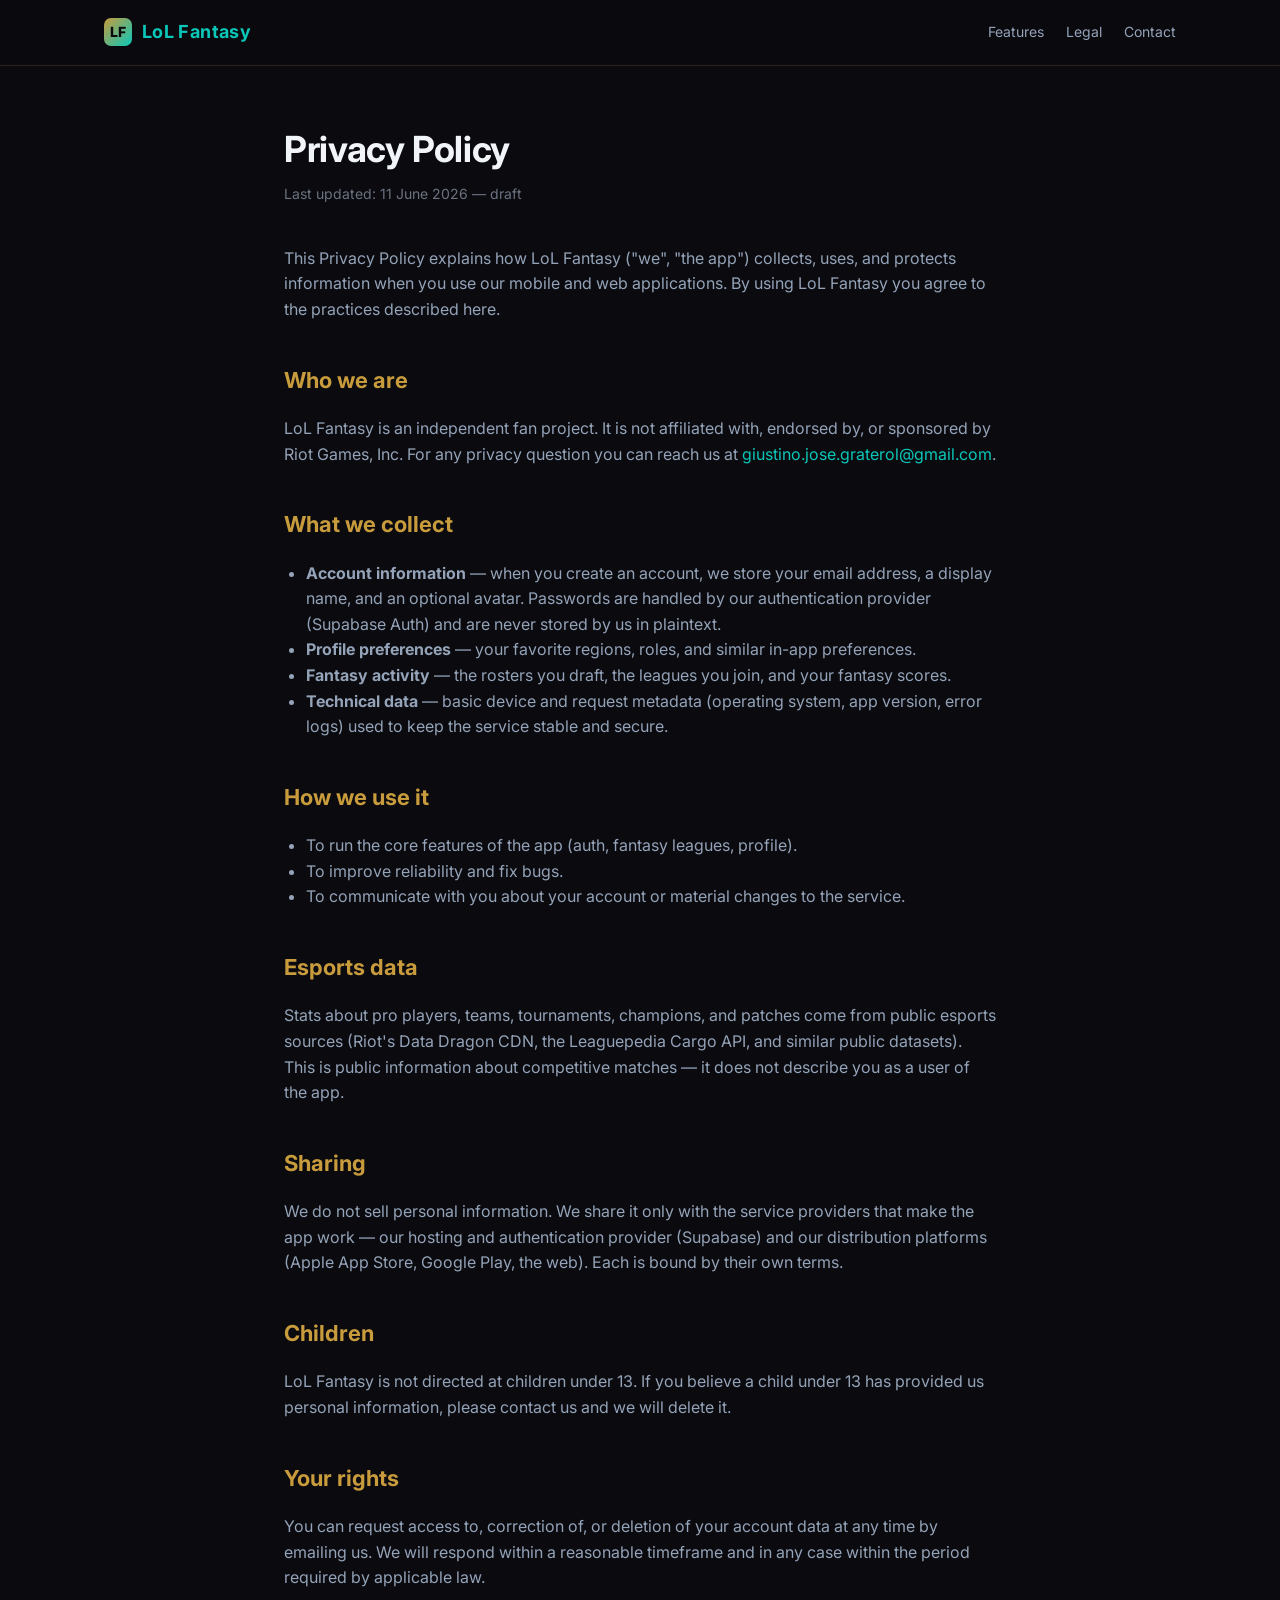
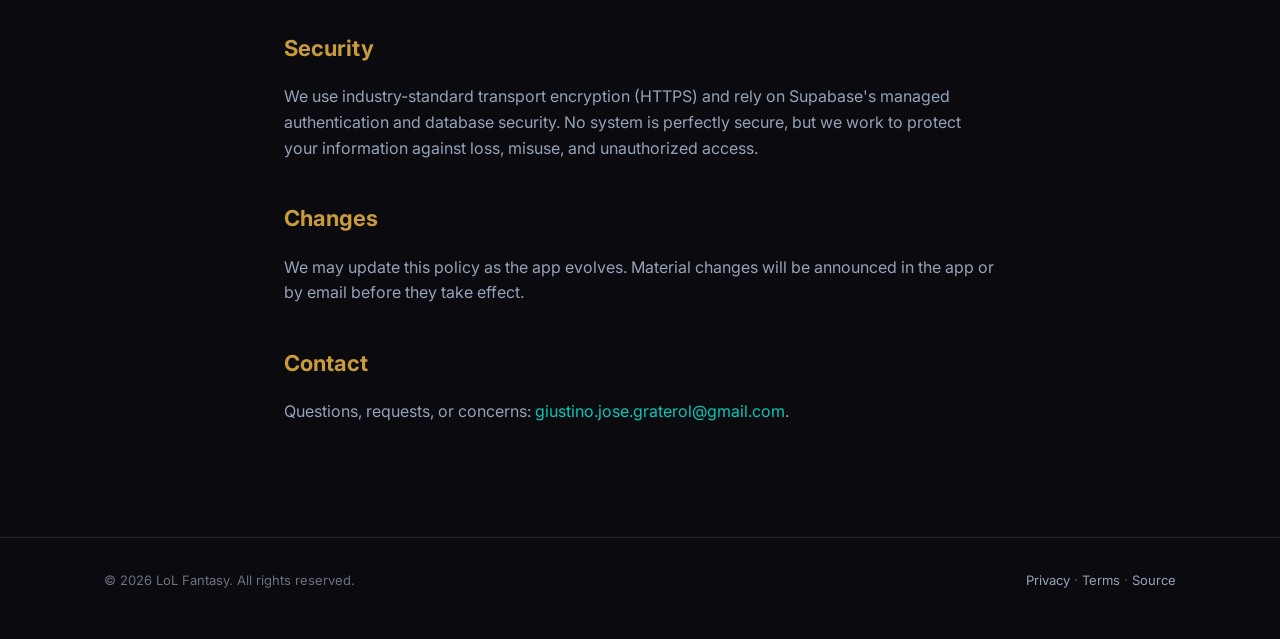
==== privacy.html @ 983b65de "Initial landing page for Riot API application" ====
<!doctype html>
<html lang="en">
  <head>
    <meta charset="utf-8" />
    <meta name="viewport" content="width=device-width, initial-scale=1" />
    <title>Privacy Policy — LoL Fantasy</title>
    <meta
      name="description"
      content="Privacy Policy for the LoL Fantasy app — what we collect, how we use it, and how to contact us."
    />
    <link rel="preconnect" href="https://fonts.googleapis.com" />
    <link rel="preconnect" href="https://fonts.gstatic.com" crossorigin />
    <link
      href="https://fonts.googleapis.com/css2?family=Inter:wght@400;500;600;700;800&display=swap"
      rel="stylesheet"
    />
    <link rel="stylesheet" href="styles.css" />
  </head>
  <body>
    <header class="site-header">
      <div class="container">
        <a class="brand" href="./">
          <span class="brand-mark">LF</span>
          <span>LoL Fantasy</span>
        </a>
        <nav class="site-nav" aria-label="Primary">
          <a href="./#features">Features</a>
          <a href="./#legal">Legal</a>
          <a href="./#contact">Contact</a>
        </nav>
      </div>
    </header>

    <main class="legal-page">
      <article class="container">
        <h1>Privacy Policy</h1>
        <p class="updated">Last updated: 11 June 2026 — draft</p>

        <p>
          This Privacy Policy explains how LoL Fantasy ("we", "the app") collects, uses, and
          protects information when you use our mobile and web applications. By using LoL Fantasy
          you agree to the practices described here.
        </p>

        <h2>Who we are</h2>
        <p>
          LoL Fantasy is an independent fan project. It is not affiliated with, endorsed by, or
          sponsored by Riot Games, Inc. For any privacy question you can reach us at
          <a href="mailto:giustino.jose.graterol@gmail.com">giustino.jose.graterol@gmail.com</a>.
        </p>

        <h2>What we collect</h2>
        <ul>
          <li>
            <strong>Account information</strong> — when you create an account, we store your email
            address, a display name, and an optional avatar. Passwords are handled by our
            authentication provider (Supabase Auth) and are never stored by us in plaintext.
          </li>
          <li>
            <strong>Profile preferences</strong> — your favorite regions, roles, and similar in-app
            preferences.
          </li>
          <li>
            <strong>Fantasy activity</strong> — the rosters you draft, the leagues you join, and
            your fantasy scores.
          </li>
          <li>
            <strong>Technical data</strong> — basic device and request metadata (operating system,
            app version, error logs) used to keep the service stable and secure.
          </li>
        </ul>

        <h2>How we use it</h2>
        <ul>
          <li>To run the core features of the app (auth, fantasy leagues, profile).</li>
          <li>To improve reliability and fix bugs.</li>
          <li>To communicate with you about your account or material changes to the service.</li>
        </ul>

        <h2>Esports data</h2>
        <p>
          Stats about pro players, teams, tournaments, champions, and patches come from public
          esports sources (Riot's Data Dragon CDN, the Leaguepedia Cargo API, and similar public
          datasets). This is public information about competitive matches — it does not describe you
          as a user of the app.
        </p>

        <h2>Sharing</h2>
        <p>
          We do not sell personal information. We share it only with the service providers that make
          the app work — our hosting and authentication provider (Supabase) and our distribution
          platforms (Apple App Store, Google Play, the web). Each is bound by their own terms.
        </p>

        <h2>Children</h2>
        <p>
          LoL Fantasy is not directed at children under 13. If you believe a child under 13 has
          provided us personal information, please contact us and we will delete it.
        </p>

        <h2>Your rights</h2>
        <p>
          You can request access to, correction of, or deletion of your account data at any time by
          emailing us. We will respond within a reasonable timeframe and in any case within the
          period required by applicable law.
        </p>

        <h2>Security</h2>
        <p>
          We use industry-standard transport encryption (HTTPS) and rely on Supabase's managed
          authentication and database security. No system is perfectly secure, but we work to
          protect your information against loss, misuse, and unauthorized access.
        </p>

        <h2>Changes</h2>
        <p>
          We may update this policy as the app evolves. Material changes will be announced in the
          app or by email before they take effect.
        </p>

        <h2>Contact</h2>
        <p>
          Questions, requests, or concerns:
          <a href="mailto:giustino.jose.graterol@gmail.com">giustino.jose.graterol@gmail.com</a>.
        </p>
      </article>
    </main>

    <footer class="site-footer">
      <div class="container">
        <div>&copy; 2026 LoL Fantasy. All rights reserved.</div>
        <div>
          <a href="privacy.html">Privacy</a> · <a href="terms.html">Terms</a> ·
          <a href="https://github.com/GiustinoGraterol/LoL-Fantasy">Source</a>
        </div>
      </div>
    </footer>
  </body>
</html>
---- styles.css ----
:root {
  --bg-base: #0a0a0f;
  --bg-surface: #13131a;
  --bg-elevated: #1a1a23;
  --text-primary: #f1f5f9;
  --text-muted: #94a3b8;
  --text-dim: #6b7280;
  --accent-gold: #c89b3c;
  --accent-gold-soft: rgba(200, 155, 60, 0.15);
  --accent-teal: #0ac8b9;
  --border-subtle: rgba(200, 155, 60, 0.18);
  --max-width: 1120px;
  --radius: 14px;
  --radius-sm: 8px;
}

* {
  box-sizing: border-box;
}

html,
body {
  margin: 0;
  padding: 0;
  background: var(--bg-base);
  color: var(--text-primary);
  font-family:
    'Inter',
    -apple-system,
    BlinkMacSystemFont,
    'Segoe UI',
    Roboto,
    Oxygen,
    Ubuntu,
    sans-serif;
  line-height: 1.6;
  -webkit-font-smoothing: antialiased;
}

a {
  color: var(--accent-teal);
  text-decoration: none;
}

a:hover {
  text-decoration: underline;
}

.container {
  max-width: var(--max-width);
  margin: 0 auto;
  padding: 0 24px;
}

/* ---------- Header ---------- */

.site-header {
  border-bottom: 1px solid var(--border-subtle);
  background: rgba(10, 10, 15, 0.9);
  backdrop-filter: blur(8px);
  position: sticky;
  top: 0;
  z-index: 10;
}

.site-header .container {
  display: flex;
  align-items: center;
  justify-content: space-between;
  padding-top: 18px;
  padding-bottom: 18px;
}

.brand {
  display: flex;
  align-items: center;
  gap: 10px;
  font-weight: 700;
  font-size: 18px;
  letter-spacing: 0.02em;
}

.brand-mark {
  width: 28px;
  height: 28px;
  border-radius: 7px;
  background: linear-gradient(135deg, var(--accent-gold), var(--accent-teal));
  display: inline-flex;
  align-items: center;
  justify-content: center;
  color: #0a0a0f;
  font-weight: 800;
  font-size: 14px;
}

.site-nav {
  display: flex;
  gap: 22px;
  font-size: 14px;
}

.site-nav a {
  color: var(--text-muted);
}

.site-nav a:hover {
  color: var(--accent-gold);
  text-decoration: none;
}

/* ---------- Hero ---------- */

.hero {
  padding: 96px 0 72px;
  position: relative;
  overflow: hidden;
}

.hero::before {
  content: '';
  position: absolute;
  inset: 0;
  background:
    radial-gradient(circle at 20% 10%, rgba(10, 200, 185, 0.15), transparent 40%),
    radial-gradient(circle at 80% 30%, rgba(200, 155, 60, 0.12), transparent 45%);
  pointer-events: none;
}

.hero-inner {
  position: relative;
  display: grid;
  grid-template-columns: 1.1fr 0.9fr;
  gap: 64px;
  align-items: center;
}

@media (max-width: 880px) {
  .hero-inner {
    grid-template-columns: 1fr;
    gap: 48px;
  }
  .hero {
    padding: 64px 0 48px;
  }
}

.eyebrow {
  text-transform: uppercase;
  letter-spacing: 0.18em;
  font-size: 12px;
  color: var(--accent-gold);
  margin-bottom: 18px;
}

h1 {
  font-size: 48px;
  line-height: 1.1;
  margin: 0 0 18px;
  letter-spacing: -0.01em;
}

h1 .accent {
  background: linear-gradient(120deg, var(--accent-gold), var(--accent-teal));
  -webkit-background-clip: text;
  background-clip: text;
  color: transparent;
}

.lede {
  font-size: 18px;
  color: var(--text-muted);
  margin: 0 0 28px;
  max-width: 540px;
}

.cta-row {
  display: flex;
  gap: 12px;
  flex-wrap: wrap;
}

.btn {
  display: inline-flex;
  align-items: center;
  padding: 12px 20px;
  border-radius: var(--radius-sm);
  font-weight: 600;
  font-size: 14px;
  border: 1px solid transparent;
  transition:
    transform 0.1s ease,
    background 0.2s ease;
}

.btn-primary {
  background: var(--accent-gold);
  color: #0a0a0f;
}

.btn-primary:hover {
  background: #d8aa4a;
  text-decoration: none;
}

.btn-ghost {
  background: transparent;
  color: var(--text-primary);
  border-color: var(--border-subtle);
}

.btn-ghost:hover {
  border-color: var(--accent-gold);
  text-decoration: none;
}

/* ---------- Mockups (SVG) ---------- */

.mockup-stack {
  position: relative;
  display: flex;
  justify-content: center;
  align-items: center;
}

.mockup {
  width: 240px;
  height: 480px;
  border-radius: 32px;
  border: 1px solid var(--border-subtle);
  background: var(--bg-surface);
  box-shadow:
    0 30px 80px rgba(0, 0, 0, 0.55),
    0 0 0 6px #0a0a0f inset;
  overflow: hidden;
}

.mockup svg {
  display: block;
  width: 100%;
  height: 100%;
}

.mockup-stack .mockup + .mockup {
  margin-left: -100px;
  transform: rotate(4deg);
}

.mockup-stack .mockup:first-child {
  transform: rotate(-4deg);
}

/* ---------- Sections ---------- */

section {
  padding: 72px 0;
  border-top: 1px solid var(--border-subtle);
}

section h2 {
  font-size: 28px;
  margin: 0 0 16px;
  letter-spacing: -0.01em;
}

section .section-lede {
  color: var(--text-muted);
  max-width: 620px;
  margin: 0 0 40px;
}

/* ---------- Features grid ---------- */

.features {
  display: grid;
  grid-template-columns: repeat(3, 1fr);
  gap: 20px;
}

@media (max-width: 880px) {
  .features {
    grid-template-columns: 1fr;
  }
}

.feature {
  padding: 24px;
  background: var(--bg-surface);
  border: 1px solid var(--border-subtle);
  border-radius: var(--radius);
}

.feature-icon {
  width: 36px;
  height: 36px;
  border-radius: 8px;
  background: var(--accent-gold-soft);
  color: var(--accent-gold);
  display: inline-flex;
  align-items: center;
  justify-content: center;
  font-weight: 700;
  margin-bottom: 16px;
}

.feature h3 {
  margin: 0 0 8px;
  font-size: 17px;
}

.feature p {
  margin: 0;
  color: var(--text-muted);
  font-size: 14px;
}

/* ---------- Legal callout ---------- */

.legal-callout {
  padding: 28px;
  background: var(--bg-surface);
  border: 1px solid var(--border-subtle);
  border-left: 3px solid var(--accent-gold);
  border-radius: var(--radius);
  color: var(--text-muted);
  font-size: 14.5px;
}

.legal-callout strong {
  color: var(--text-primary);
}

.legal-links {
  margin-top: 18px;
  display: flex;
  flex-wrap: wrap;
  gap: 20px;
  font-size: 14px;
}

.legal-links a {
  color: var(--accent-teal);
}

/* ---------- Contact ---------- */

.contact-card {
  display: flex;
  flex-direction: column;
  gap: 6px;
  padding: 24px;
  background: var(--bg-surface);
  border: 1px solid var(--border-subtle);
  border-radius: var(--radius);
  max-width: 460px;
}

.contact-card .label {
  font-size: 12px;
  letter-spacing: 0.16em;
  text-transform: uppercase;
  color: var(--accent-gold);
}

.contact-card .email {
  font-size: 18px;
  color: var(--text-primary);
}

/* ---------- Footer ---------- */

.site-footer {
  padding: 32px 0 48px;
  border-top: 1px solid var(--border-subtle);
  color: var(--text-dim);
  font-size: 13px;
}

.site-footer .container {
  display: flex;
  justify-content: space-between;
  flex-wrap: wrap;
  gap: 16px;
}

.site-footer a {
  color: var(--text-muted);
}

/* ---------- Legal pages (privacy / terms) ---------- */

.legal-page {
  padding: 64px 0 96px;
}

.legal-page article {
  max-width: 760px;
  margin: 0 auto;
}

.legal-page h1 {
  font-size: 36px;
  margin-bottom: 8px;
}

.legal-page .updated {
  color: var(--text-dim);
  margin-bottom: 40px;
  font-size: 14px;
}

.legal-page h2 {
  margin-top: 40px;
  font-size: 22px;
  color: var(--accent-gold);
}

.legal-page p,
.legal-page li {
  color: var(--text-muted);
}

.legal-page ul {
  padding-left: 22px;
}

.legal-page a {
  color: var(--accent-teal);
}
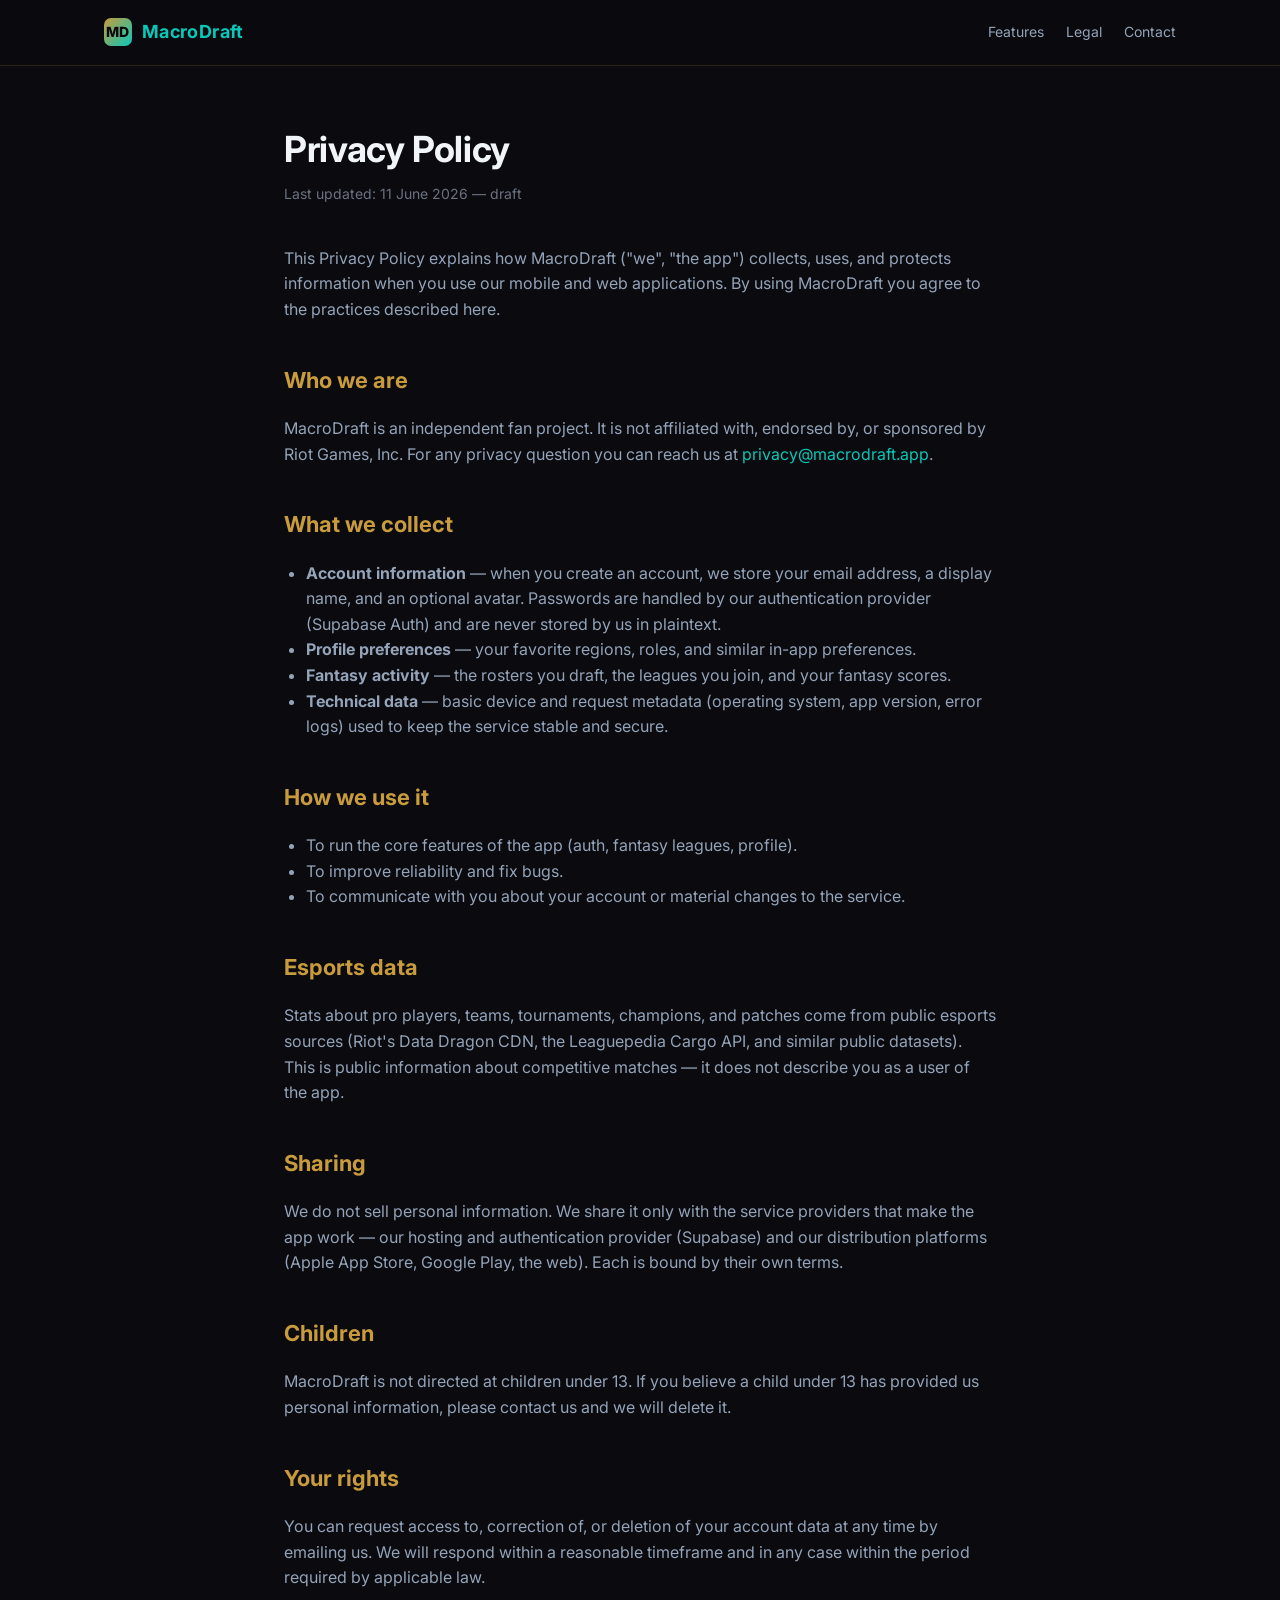
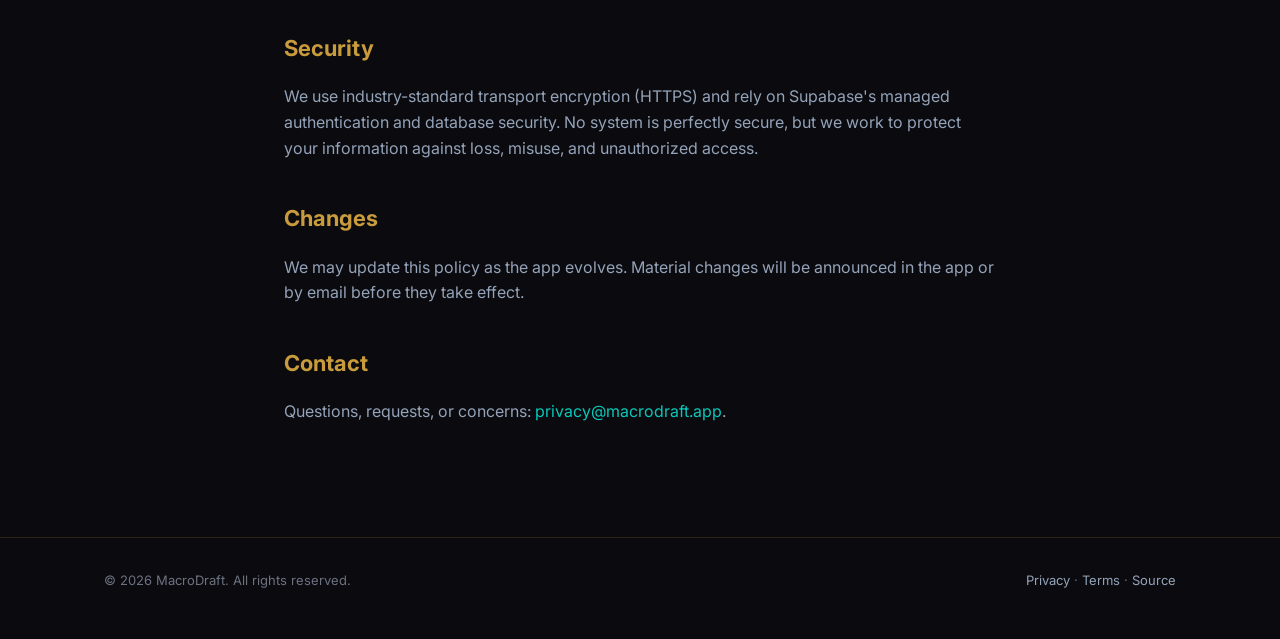
==== commit 47991cd2: "rebrand: LoL Fantasy -> MacroDraft, professional contact emails This is the actual live source for m" ====
--- a/privacy.html
+++ b/privacy.html
@@ -3,10 +3,10 @@
   <head>
     <meta charset="utf-8" />
     <meta name="viewport" content="width=device-width, initial-scale=1" />
-    <title>Privacy Policy — LoL Fantasy</title>
+    <title>Privacy Policy — MacroDraft</title>
     <meta
       name="description"
-      content="Privacy Policy for the LoL Fantasy app — what we collect, how we use it, and how to contact us."
+      content="Privacy Policy for the MacroDraft app — what we collect, how we use it, and how to contact us."
     />
     <link rel="preconnect" href="https://fonts.googleapis.com" />
     <link rel="preconnect" href="https://fonts.gstatic.com" crossorigin />
@@ -20,8 +20,8 @@
     <header class="site-header">
       <div class="container">
         <a class="brand" href="./">
-          <span class="brand-mark">LF</span>
-          <span>LoL Fantasy</span>
+          <span class="brand-mark">MD</span>
+          <span>MacroDraft</span>
         </a>
         <nav class="site-nav" aria-label="Primary">
           <a href="./#features">Features</a>
@@ -37,16 +37,16 @@
         <p class="updated">Last updated: 11 June 2026 — draft</p>
 
         <p>
-          This Privacy Policy explains how LoL Fantasy ("we", "the app") collects, uses, and
-          protects information when you use our mobile and web applications. By using LoL Fantasy
+          This Privacy Policy explains how MacroDraft ("we", "the app") collects, uses, and
+          protects information when you use our mobile and web applications. By using MacroDraft
           you agree to the practices described here.
         </p>
 
         <h2>Who we are</h2>
         <p>
-          LoL Fantasy is an independent fan project. It is not affiliated with, endorsed by, or
+          MacroDraft is an independent fan project. It is not affiliated with, endorsed by, or
           sponsored by Riot Games, Inc. For any privacy question you can reach us at
-          <a href="mailto:giustino.jose.graterol@gmail.com">giustino.jose.graterol@gmail.com</a>.
+          <a href="mailto:privacy@macrodraft.app">privacy@macrodraft.app</a>.
         </p>
 
         <h2>What we collect</h2>
@@ -94,7 +94,7 @@
 
         <h2>Children</h2>
         <p>
-          LoL Fantasy is not directed at children under 13. If you believe a child under 13 has
+          MacroDraft is not directed at children under 13. If you believe a child under 13 has
           provided us personal information, please contact us and we will delete it.
         </p>
 
@@ -121,14 +121,14 @@
         <h2>Contact</h2>
         <p>
           Questions, requests, or concerns:
-          <a href="mailto:giustino.jose.graterol@gmail.com">giustino.jose.graterol@gmail.com</a>.
+          <a href="mailto:privacy@macrodraft.app">privacy@macrodraft.app</a>.
         </p>
       </article>
     </main>
 
     <footer class="site-footer">
       <div class="container">
-        <div>&copy; 2026 LoL Fantasy. All rights reserved.</div>
+        <div>&copy; 2026 MacroDraft. All rights reserved.</div>
         <div>
           <a href="privacy.html">Privacy</a> · <a href="terms.html">Terms</a> ·
           <a href="https://github.com/GiustinoGraterol/LoL-Fantasy">Source</a>
